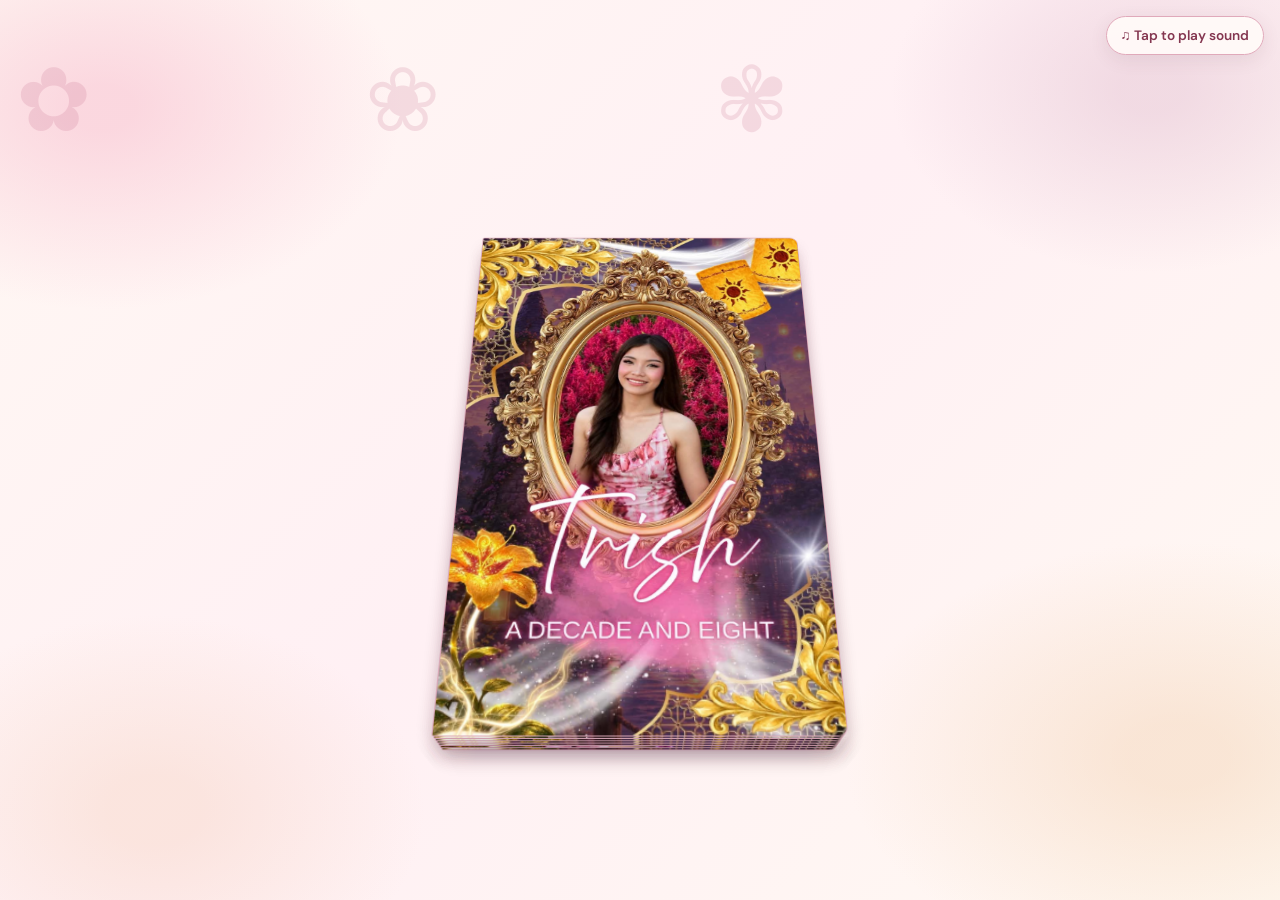
==== book.html @ ef812c8d "done" ====
<!DOCTYPE html>
<html lang="en">

<head>
    <meta charset="UTF-8" />
    <meta name="viewport" content="width=device-width, initial-scale=1.0" />
    <title>Floral Debut | A Message for You</title>
    <link rel="icon" type="image/png" href="files/flower.png">
    <link rel="stylesheet" href="style.css" />
</head>

<body class="floral-bg book-page">
    <audio id="backgroundSound" src="files/background music.mp3" loop preload="auto"></audio>
    <button class="sound-toggle" id="soundToggle" type="button" aria-pressed="false">♫ Play sound</button>
    <div class="book">
        <div class="page">
            <div class="front cover">
                <img src="files/01.jpg" alt="01.jpg" />
            </div>
            <div class="back">
                <img src="files/02-new.jpg" alt="02.jpg" />
            </div>
        </div>
        <!--2nd page-->
        <div class="page">
            <div class="front"><br>
                <img src="files/03.jpg" alt="03.jpg" />
            </div>
            <div class="back">
                <img src="files/04-new.jpg" alt="04.jpg" />
            </div>
        </div>
        <!--3rd page-->
        <div class="page ">
            <div class="front">
                <img src="files/05.jpg" alt="05.jpg" />
            </div>
            <div class="back">
                <img src="files/10.jpg" alt="06.jpg" />
            </div>
        </div>
        <!--4th page-->
        <div class=" page ">
            <div class="front">
                <img src="files/07.jpg" alt="07.jpg" />
            </div>
            <div class="back">
                <img src="files/06-new.jpg" alt="08.jpg" />
            </div>
        </div>
        <!--5th page-->
        <div class="page">
            <div class="front">
                <img src="files/09-2.jpg" alt="09.jpg" />
            </div>
            <div class="back">
                <img src="files/08-new.jpg" alt="10.jpg" />
            </div>
        </div>
        <!--6th page-->
        <div class="page ">
            <div class="front">
                <img src="files/11.jpg" alt="11.jpg" />
            </div>
            <div class="back">
                <img src="files/12.jpg" alt="12.jpg" />
            </div>
        </div>

        <div class="page ">
            <div class="front ">
                <img src="files/13.jpg" alt="13.jpg" />
            </div>
            <div class="back cover ">
                <img src="files/back.jpg" alt="back.jpg" />
            </div>
        </div>
    </div>
    <script src="script.js"></script>
</body>

</html>
---- style.css ----
@import url('https://fonts.googleapis.com/css2?family=DM+Sans:wght@400;500;600;700&family=Playfair+Display:wght@400;500;600;700&family=Parisienne&display=swap');
:root {
    --rose: #b84d70;
    --rose-dark: #843650;
    --rose-light: #f8dce5;
    --cream: #fffaf4;
    --ink: #513b43;
    --muted: #896d76;
}

* {
    box-sizing: border-box;
}

html {
    min-height: 100%;
}

body {
    margin: 0;
    min-height: 100vh;
    color: var(--ink);
    font: 16px/1.5 "DM Sans", sans-serif;
}

.floral-bg {
    background-color: #fff6f5;
    background-image: radial-gradient(ellipse at 8% 12%, rgba(248, 190, 207, .55) 0 2%, transparent 18%), radial-gradient(ellipse at 92% 84%, rgba(242, 205, 173, .42) 0 3%, transparent 20%), radial-gradient(ellipse at 90% 10%, rgba(225, 190, 207, .45) 0 2%, transparent 16%), radial-gradient(ellipse at 12% 90%, rgba(245, 210, 190, .4) 0 3%, transparent 17%), linear-gradient(135deg, #fff8f3 0%, #fff0f4 48%, #fff9f2 100%);
    background-attachment: fixed;
    position: relative;
    isolation: isolate;
}

.floral-bg::before {
    content: "✿  ❀  ✾";
    position: fixed;
    inset: 0;
    z-index: -1;
    pointer-events: none;
    color: rgba(184, 77, 112, .15);
    font-size: clamp(2.8rem, 7vw, 6.5rem);
    letter-spacing: clamp(2rem, 10vw, 9rem);
    line-height: 1.9;
    overflow: hidden;
    word-break: break-all;
    padding: 1rem;
}

.landing-page {
    min-height: 100vh;
    display: grid;
    place-items: center;
    padding: 34px 18px;
}

.invite-card {
    width: min(100%, 740px);
    text-align: center;
    padding: clamp(28px, 6vw, 64px);
    border: 1px solid rgba(184, 77, 112, .24);
    border-radius: 280px 280px 24px 24px;
    background: rgba(255, 252, 248, .86);
    box-shadow: 0 22px 65px rgba(126, 61, 83, .12);
    position: relative;
    overflow: hidden;
}

.invite-card::before,
.invite-card::after {
    content: "❀";
    position: absolute;
    color: #d99aae;
    font-size: 2.8rem;
    opacity: .7;
}

.invite-card::before {
    top: 20px;
    left: 24px;
}

.invite-card::after {
    right: 24px;
    bottom: 18px;
}

.eyebrow,
.countdown-heading {
    color: var(--rose);
    font-size: .72rem;
    letter-spacing: .19em;
    font-weight: 700;
}

.flower-mark {
    color: var(--rose);
    font-size: 2.6rem;
    margin: 10px 0 0;
}

.script-label {
    font: 1.7rem "Parisienne", cursive;
    color: var(--rose-dark);
    margin: 0 0 2px;
}

.debut-name {
    font: 500 clamp(3rem, 10vw, 5.6rem)/1.05 "Playfair Display", serif;
    margin: 0;
    color: #704455;
}

.debut-name span {
    display: block;
    color: var(--rose);
    font-style: italic;
}

.intro {
    max-width: 420px;
    margin: 18px auto 26px;
    color: var(--muted);
}

.countdown-wrap {
    padding: 18px 0 20px;
    border-top: 1px solid #edd5dc;
    border-bottom: 1px solid #edd5dc;
}

.countdown-heading {
    font-size: .65rem;
    margin: 0 0 14px;
}

.countdown {
    display: flex;
    justify-content: center;
    gap: clamp(8px, 3vw, 24px);
}

.countdown>div {
    min-width: clamp(54px, 12vw, 82px);
    padding: 9px 5px;
    border-radius: 12px;
    background: #fff0f3;
    border: 1px solid #f0d5dd;
}

.countdown strong {
    display: block;
    font: 600 clamp(1.45rem, 4vw, 2.15rem) "Playfair Display", serif;
    color: var(--rose-dark);
}

.countdown span {
    display: block;
    color: var(--muted);
    font-size: .68rem;
}

.event-live {
    color: var(--rose-dark);
    font: 1.5rem "Parisienne", cursive;
    margin: 0;
}

.event-details {
    display: flex;
    justify-content: center;
    align-items: center;
    gap: 15px;
    margin: 20px 0 24px;
}

.event-details p {
    margin: 0;
    color: var(--muted);
    font-size: .92rem;
}

.event-details strong {
    font: 600 1.2rem "Playfair Display", serif;
    color: var(--rose-dark);
}

.detail-flower {
    color: #d99aae;
    font-size: 1.6rem;
}

.open-book-btn {
    display: inline-block;
    padding: 13px 25px;
    border-radius: 999px;
    background: var(--rose);
    color: white;
    text-decoration: none;
    font-weight: 700;
    box-shadow: 0 8px 18px rgba(184, 77, 112, .2);
    transition: transform .2s, background .2s;
}

.open-book-btn:hover {
    background: var(--rose-dark);
    transform: translateY(-2px);
}

.footer-note {
    color: #a78a92;
    font: 1.25rem "Parisienne", cursive;
    margin: 20px 0 0;
}


/* Flip-book layout */

body.book-page {
    display: flex;
    min-height: 100dvh;
    perspective: 1000px;
    overflow: hidden;
}

.book {
    position: relative;
    display: flex;
    margin: auto;
    width: min(40cqmin, 620px);
    pointer-events: none;
    transform-style: preserve-3d;
    transition: translate 1s;
    translate: calc(min(var(--c), 1) * 50%) 0%;
    rotate: 1 0 0 30deg;
    counter-reset: page -1;
}

.book a {
    color: inherit;
}

.page {
    --thickness: 4;
    flex: none;
    display: flex;
    width: 100%;
    font-size: 2cqmin;
    pointer-events: all;
    user-select: none;
    transform-style: preserve-3d;
    transform-origin: left center;
    transition: transform 1s, rotate 1s ease-in calc((min(var(--i), var(--c)) - max(var(--i), var(--c))) * 50ms);
    translate: calc(var(--i) * -100%) 0 0;
    transform: translateZ(calc((var(--c) - var(--i) - .5) * calc(var(--thickness) * .23cqmin)));
    rotate: 0 1 0 calc(clamp(0, var(--c) - var(--i), 1) * -180deg);
    box-shadow: 0 .5em 1em -.2em #643c4b25;
}

.front,
.back {
    position: relative;
    flex: none;
    width: 100%;
    backface-visibility: hidden;
    overflow: hidden;
    background-color: #fffaf8;
    translate: 0;
    display: flex;
    flex-flow: column wrap;
    justify-content: space-between;
    padding: 2em;
    border: 1px solid #d9a8b7;
}

.front:has(img),
.back:has(img) {
    padding: 0;
}

.front img,
.back img {
    width: 100%;
    height: 100%;
    object-fit: cover;
}

.front::after,
.back::after {
    position: absolute;
    bottom: 1em;
    counter-increment: page;
    content: counter(page) ".";
    font-size: .8em;
    color: #a36d7e;
}

.back {
    translate: -100% 0;
    rotate: 0 1 0 180deg;
}

.front::after {
    right: 1em;
}

.back::after {
    left: 1em;
}

.cover::after {
    content: "";
}

.front {
    background: linear-gradient(110deg, #fffaf8 0%, #fff0f3 100%);
    border-radius: .1em .5em .5em .1em;
}

.back {
    background: linear-gradient(250deg, #fffaf8 0%, #fff0f3 100%);
    border-radius: .5em .1em .1em .5em;
}

.cover {
    background: linear-gradient(rgba(113, 50, 75, .25), rgba(113, 50, 75, .25)), #b86b85 url("files/1st.jpg") 50% / cover;
    color: #fffaf8;
}

.cover h1,
.cover h3 {
    font-family: "Playfair Display", serif;
}

.sound-toggle {
    position: fixed;
    z-index: 20;
    right: 16px;
    top: 16px;
    border: 1px solid #e0a9ba;
    border-radius: 999px;
    padding: 10px 14px;
    background: rgba(255, 250, 248, .94);
    color: var(--rose-dark);
    font: 600 .85rem "DM Sans", sans-serif;
    cursor: pointer;
    box-shadow: 0 5px 18px #643c4b18;
}

.sound-toggle:hover {
    background: #fff0f3;
}

@media (max-width: 700px) {
    .invite-card {
        border-radius: 180px 180px 22px 22px;
    }
    .eyebrow {
        letter-spacing: .1em;
    }
    body.book-page {
        overflow: auto;
    }
    .book {
        width: min(78vw, 460px);
        margin: 110px auto 40px;
    }
    .page {
        font-size: 3.7cqmin;
    }
}

@media (prefers-reduced-motion: reduce) {
    *,
    *::before,
    *::after {
        transition-duration: .01ms !important;
        animation-duration: .01ms !important;
    }
}


/* Landing page: fit the invitation inside one screen on desktop and mobile */

html:has(body.landing-page),
body.landing-page {
    width: 100%;
    height: 100%;
    min-height: 0;
    overflow: hidden;
}

body.landing-page {
    height: 100vh;
    height: 100svh;
}

.landing-page {
    height: 100vh;
    height: 100svh;
    min-height: 0;
    overflow: hidden;
    padding: clamp(8px, 2.2vh, 22px) clamp(8px, 2vw, 20px);
}

.invite-card {
    width: min(100%, 680px);
    max-height: 100%;
    padding: clamp(12px, 2.5vh, 26px) clamp(14px, 4vw, 40px);
    border-radius: clamp(70px, 10vw, 150px) clamp(70px, 10vw, 150px) 20px 20px;
    display: flex;
    flex-direction: column;
    justify-content: center;
    align-items: center;
    overflow: hidden;
}

.invite-card::before {
    top: 10px;
    left: 14px;
    font-size: clamp(1.2rem, 3vw, 2rem);
}

.invite-card::after {
    right: 14px;
    bottom: 8px;
    font-size: clamp(1.2rem, 3vw, 2rem);
}

.eyebrow {
    font-size: clamp(.52rem, 1.3vh, .7rem);
    letter-spacing: .12em;
    margin: 0;
}

.flower-mark {
    font-size: clamp(1.4rem, 4vh, 2.3rem);
    line-height: 1;
    margin: clamp(2px, .7vh, 8px) 0 0;
}

.script-label {
    font-size: clamp(1.05rem, 3vh, 1.55rem);
    line-height: 1.15;
}

.debut-name {
    font-size: clamp(2.35rem, 8vh, 4.8rem);
    line-height: .98;
}

.intro {
    font-size: clamp(.72rem, 1.8vh, .92rem);
    line-height: 1.35;
    margin: clamp(6px, 1.4vh, 14px) auto clamp(8px, 1.8vh, 18px);
    max-width: 390px;
}

.countdown-wrap {
    width: 100%;
    padding: clamp(8px, 1.7vh, 16px) 0;
}

.countdown-heading {
    font-size: clamp(.48rem, 1.2vh, .62rem);
    margin: 0 0 clamp(5px, 1vh, 10px);
    letter-spacing: .12em;
}

.countdown {
    gap: clamp(5px, 1.8vw, 14px);
}

.countdown>div {
    min-width: 0;
    flex: 1;
    max-width: 78px;
    padding: clamp(5px, 1.2vh, 10px) 3px;
    border-radius: 9px;
}

.countdown strong {
    font-size: clamp(1.15rem, 3.7vh, 1.9rem);
    line-height: 1.1;
}

.countdown span {
    font-size: clamp(.55rem, 1.35vh, .68rem);
}

.event-details {
    gap: clamp(5px, 2vw, 14px);
    margin: clamp(8px, 1.8vh, 18px) 0 clamp(8px, 1.8vh, 18px);
}

.event-details p {
    font-size: clamp(.68rem, 1.7vh, .86rem);
    line-height: 1.4;
}

.event-details strong {
    font-size: clamp(.9rem, 2.3vh, 1.15rem);
}

.detail-flower {
    font-size: clamp(1rem, 2.7vh, 1.5rem);
}

.open-book-btn {
    padding: clamp(8px, 1.5vh, 12px) clamp(17px, 4vw, 25px);
    font-size: clamp(.72rem, 1.7vh, .9rem);
    flex-shrink: 0;
}

.footer-note {
    font-size: clamp(.9rem, 2.2vh, 1.15rem);
    line-height: 1.15;
    margin: clamp(7px, 1.5vh, 14px) 0 0;
}


/* Extra-short screens, including small phones in landscape */

@media (max-height: 650px) {
    .landing-page {
        padding: 5px 8px;
    }
    .invite-card {
        padding: 8px 14px;
        border-radius: 60px 60px 16px 16px;
    }
    .flower-mark {
        margin-top: 1px;
    }
    .intro {
        margin-top: 5px;
        margin-bottom: 6px;
    }
    .countdown-wrap {
        padding: 6px 0;
    }
    .event-details {
        margin: 6px 0;
    }
    .footer-note {
        margin-top: 5px;
    }
}

@media (max-width: 380px) {
    .invite-card {
        padding-left: 10px;
        padding-right: 10px;
    }
    .eyebrow {
        letter-spacing: .07em;
    }
    .event-details {
        gap: 5px;
    }
    .detail-flower {
        display: none;
    }
}
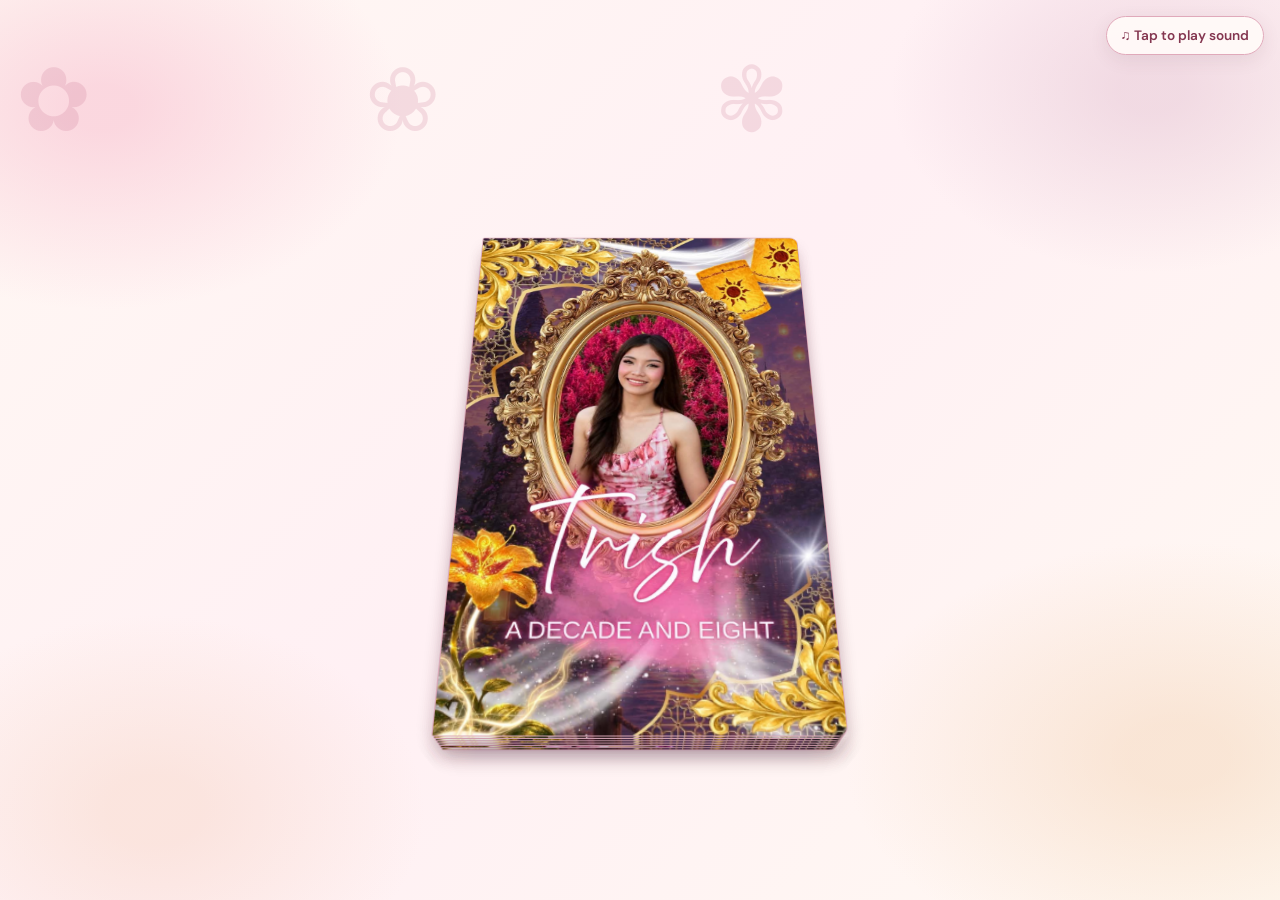
==== commit bcfb033a: "mobile version done" ====
--- a/book.html
+++ b/book.html
@@ -12,6 +12,16 @@
 <body class="floral-bg book-page">
     <audio id="backgroundSound" src="files/background music.mp3" loop preload="auto"></audio>
     <button class="sound-toggle" id="soundToggle" type="button" aria-pressed="false">♫ Play sound</button>
+    <section class="mobile-reader" aria-label="Photo book">
+        <div class="mobile-page" id="mobilePage" role="button" tabindex="0" aria-label="Advance to next page">
+            <img id="mobilePageImage" src="files/01.jpg" alt="01.jpg" />
+        </div>
+        <div class="mobile-reader-nav" aria-label="Page navigation">
+            <button class="page-arrow" id="previousPage" type="button" aria-label="Previous page">‹</button>
+            <span class="page-count" id="pageCount" aria-live="polite">1 / 14</span>
+            <button class="page-arrow" id="nextPage" type="button" aria-label="Next page">›</button>
+        </div>
+    </section>
     <div class="book">
         <div class="page">
             <div class="front cover">
--- a/style.css
+++ b/style.css
@@ -350,6 +350,10 @@
     background: #fff0f3;
 }
 
+.mobile-reader {
+    display: none;
+}
+
 @media (max-width: 700px) {
     .invite-card {
         border-radius: 180px 180px 22px 22px;
@@ -358,14 +362,118 @@
         letter-spacing: .1em;
     }
     body.book-page {
-        overflow: auto;
+        flex-direction: column;
+        overflow: hidden;
+        padding: 76px 18px 18px;
+        perspective: none;
     }
     .book {
-        width: min(78vw, 460px);
-        margin: 110px auto 40px;
-    }
-    .page {
-        font-size: 3.7cqmin;
+        display: none;
+    }
+    .mobile-reader {
+        display: grid;
+        grid-template-rows: minmax(0, 1fr) auto;
+        gap: 12px;
+        width: min(88vw, 440px);
+        height: min(78dvh, 760px);
+        max-height: calc(100dvh - 108px);
+        margin: auto;
+    }
+    .mobile-page {
+        display: grid;
+        position: relative;
+        min-height: 0;
+        place-items: center;
+        overflow: hidden;
+        border: 1px solid #d7b8ac;
+        border-left: 7px solid #bd778b;
+        border-right: 5px solid #f3e7d8;
+        border-radius: 2px 5px 5px 2px;
+        background: #fffaf3;
+        box-shadow: 1px 1px 0 #f1e4d8, 3px 3px 0 #e8d5ca, 5px 6px 0 #d7b9b2, 0 14px 28px rgba(100, 60, 75, .22);
+        touch-action: pan-y;
+        cursor: pointer;
+    }
+    .mobile-page::after {
+        content: "";
+        position: absolute;
+        inset: 0 auto 0 0;
+        z-index: 1;
+        width: 12px;
+        pointer-events: none;
+        background: linear-gradient(90deg, rgba(91, 48, 62, .28), rgba(91, 48, 62, .08) 45%, transparent);
+    }
+    .mobile-page img {
+        display: block;
+        position: relative;
+        width: 100%;
+        height: 100%;
+        object-fit: contain;
+    }
+    .mobile-page img.slide-next {
+        animation: mobile-slide-next .32s cubic-bezier(.2, .72, .24, 1) both;
+    }
+    .mobile-page img.slide-previous {
+        animation: mobile-slide-previous .32s cubic-bezier(.2, .72, .24, 1) both;
+    }
+    @keyframes mobile-slide-next {
+        from {
+            opacity: .55;
+            filter: drop-shadow(-10px 0 7px rgba(67, 37, 46, .2));
+            transform: translateX(14%);
+        }
+        to {
+            opacity: 1;
+            filter: drop-shadow(0 0 0 transparent);
+            transform: translateX(0);
+        }
+    }
+    @keyframes mobile-slide-previous {
+        from {
+            opacity: .55;
+            filter: drop-shadow(10px 0 7px rgba(67, 37, 46, .2));
+            transform: translateX(-14%);
+        }
+        to {
+            opacity: 1;
+            filter: drop-shadow(0 0 0 transparent);
+            transform: translateX(0);
+        }
+    }
+    .mobile-reader-nav {
+        display: grid;
+        grid-template-columns: 48px 1fr 48px;
+        align-items: center;
+        gap: 12px;
+    }
+    .page-arrow {
+        width: 48px;
+        height: 48px;
+        border: 1px solid #e0a9ba;
+        border-radius: 50%;
+        background: rgba(255, 250, 248, .94);
+        color: var(--rose-dark);
+        font: 400 2rem/1 "Playfair Display", serif;
+        cursor: pointer;
+        box-shadow: 0 5px 18px #643c4b18;
+    }
+    .page-arrow:disabled {
+        opacity: .42;
+        cursor: default;
+    }
+    .page-count {
+        display: flex;
+        align-items: center;
+        justify-content: center;
+        gap: 8px;
+        color: var(--rose-dark);
+        font: 1.15rem "Parisienne", cursive;
+    }
+    .page-count::before,
+    .page-count::after {
+        content: "✿";
+        color: #d99aae;
+        font: .9rem "DM Sans", sans-serif;
     }
 }
 
